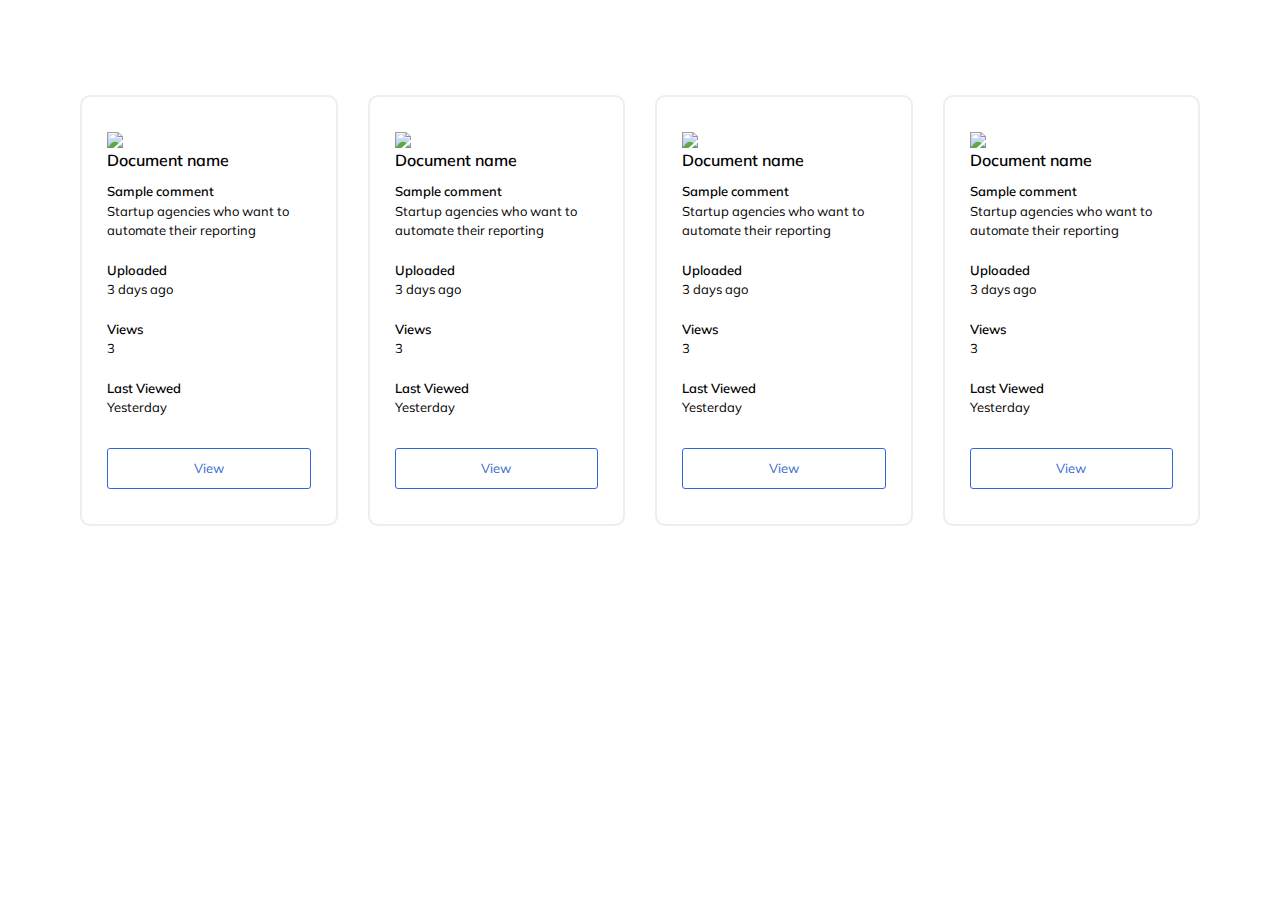
==== files.htm @ e5b412ad "Float fixed" ====
<!DOCTYPE html>
<html>
<head>
		<meta name="viewport" content="width=device-width, initial-scale=1.0">
	<title>Pricing Table</title>
	<link rel="stylesheet" type="text/css" href="PricingStyles.css">
	<link href="https://fonts.googleapis.com/icon?family=Material+Icons" rel="stylesheet">
    <script src="https://ajax.googleapis.com/ajax/libs/jquery/3.3.1/jquery.min.js"></script>
    
<style>

@charset "utf-8";
@import url('https://fonts.googleapis.com/css?family=Muli:400,700');
*{
  margin: 0;
  padding: 0;
  box-sizing: border-box;
}
html {
  height: 100%;
}
body {
  height: 100%;
  font-family: 'Muli', sans-serif;
  color: #000;
  box-sizing: border-box;
  font-size: 13px;
  line-height: 1.5;
}
.wrapper {
    width: 100%;
    height: 100%;
}
.text-bold {
    font-weight: 600;
}
.text-captial {
    text-transform: capitalize;
}
.pricing-content {
    display: flex;
    height: 100%;
    overflow-y: auto;
    overflow-x: hidden;
}

.PageWidth {
    max-width: 1150px;
    width: 100%;
    margin: 30px auto;
}

.pricing-tabs {
    display: flex;
    align-items: center;
    justify-content: center;
    max-width: 380px;
    margin: auto;
    background: #F6F8F9;
    border-radius: 20px;
    overflow: hidden;
}

.pricing-tab-item {
    flex: 1;
    text-align: center;
    padding: 8px 10px;
    cursor: pointer;
    transition: all .3s;
    text-transform: uppercase;
}

.pricing-tab-item:hover, .tab-active {
    background: #326BD6;
    color: #fff;
}

.pricing-content-items {
    display: flex;
    padding: 50px 0px;
}

.pricing-item {
    display: flex;
    flex-direction: column;
    padding: 15px;
    transition: all .3s;
}

.pricing-item-box {
    display: flex;
    flex-direction: column;
    flex: 1;
    padding: 35px 25px;
    transition: all .6s;
    border: 2px solid #eee;
    border-radius: 10px;
    cursor: pointer;
    position: relative;
}

.plan-name {
    font-size: 16px;
    font-weight: 600;
}

.plan-text {
    margin: 10px 0px;
}

.plan-price-content {
    margin: 10px 0px;
    color: #316bd6;
}

.plan-price {
    font-size: 26px;
    font-weight: 600;
    /* color: #316bd6; */
}

.plan-price-text {
    color: #707070;
    margin-top: 2px;
}

.month-text {
    font-size: 13px;
    font-weight: 500;
    opacity: .6;
}

.plan-features {
    flex: 1;
}

.plan-feature-item {
    color: #707070;
    margin: 10px 0;
    /* font-size: 12px; */
    display: flex;
    align-items: center;
}

.pricing-title {
    background: #22B122;
    text-align: center;
    color: #fff;
    padding: 6px;
    font-size: 14px;
    margin-top: -31px;
}

.plan-button a {
    flex: 1;
    display: flex;
    justify-content: center;
    border: 1px solid #3069d4;
    padding: 10px;
    border-radius: 3px;
    text-decoration: none;
    color: #3069d4;
    transition: all .3s;

}

.plan-button {
    display: flex;
    margin-top: 20px;
}

.pricing-item:hover {
    /* transform: scale(1.01); */
}

 .plan-button-blue {
    background: #3069d4;
    color: #fff !important;
}
.plan-button a:hover {
    background: #3069d4;
    color: #fff;
}

.pricing-item:hover .pricing-item-box {
    box-shadow: 0px 10px 30px rgba(0, 0, 0, 0.1);
    border-color: transparent;
    transform: translateY(-10px);
}

.compare-button {
    text-align: center;
}

.compare-button a {padding: 10px 20px;border: 1px solid #707070;color: #707070;text-transform: uppercase;text-decoration: none;border-radius: 3px;transition: all .3s;}

.compare-button a:hover {
    background: #2e6ad4;
    color: #fff;
    border-color: #2e6ad4;
}

.plan-feature-item:before {content: "";width: 14px;height: 14px;/* border: 1px solid #a9a9a9; */background: #eee;margin-right: 7px;/* border-radius: 50px; */margin-bottom: 2px;}
.ribbon:before, .ribbon:after {
    content: "";
    display: block;
    position: absolute;
    height: 0px;
    bottom: -8px;
    border: 13px solid #22B122;
}
.ribbon {
    position: absolute;
    right: 36px;
    top: 17px;
}
 .ribbon:before {
    border-bottom-color: transparent;
    bottom: -26px;
}

.full-plan-content {
    margin: 80px 0px 30px;
}

.full-plan-title {
    text-align: center;
    font-size: 26px;
    margin-bottom: 30px;
}

.fill-plan-table table {
    width: 100%;
    border-spacing: 0px;
}

.table-plan-bg {
    background: #f6f8f9;
    box-shadow: 0 2px 4px 0 rgba(155,155,155,.4);
}

.fill-plan-table table tr th {
    padding: 15px 20px;
    font-size: 15px;
    width: 20%;
}

.fill-plan-table table tr th:nth-child(1), .fill-plan-table table tr td:nth-child(1) {
    text-align: left;
    width: 20%;
    border-left: 0;
}

.fill-plan-table table tr td {
    padding: 15px 20px;
    text-align: center;
    border-left: 1px solid #e4e4e4;
    border-bottom: 1px solid #e4e4e4;
}

.tick-blue {
    color: #316bd6;
}


/*===========================================
Pricing Working Styles
============================================*/

.pricing-working-content {
    background: #F6F8F9;
    width: 100%;
    height: 100%;
    overflow-y: auto;
        padding: 50px 0px;
}

.plan-cards {
    display: flex;
    flex-direction: row;
    align-items: stretch;
    box-sizing: border-box;
}

.plan-card-item {
    flex: 1;
    background: #fff;
    box-shadow: 0px 0px 10px rgba(0, 0, 0, 0.09);
}

.plan-card-status {
    flex: 1;
    background: #787d96;
    box-shadow: 0px 0px 10px rgba(0, 0, 0, 0.09);
    padding: 25px;
    margin-left: 25px;
}

.PageWidth-800 {
    max-width: 800px;
    margin: auto;
    width: 100%;
}

.p-card-hd {
    padding: 25px;
    display: flex;
    align-items: center;
}

.p-card-title {
    flex: 1;
}

.p-text {
    font-size: 22px;
}

.p-sub-text {
    color: #707070;
}

.p-card-btn a {
    display: flex;
    border: 1px solid #3069d4;
    padding: 10px 20px;
    border-radius: 3px;
    text-decoration: none;
    color: #3069d4;
    transition: all .3s;
}

.p-card-btn a:hover {
    background: #3069d4;
    color: #fff;
}

.p-clients {
    background: #f2f4f8;
    padding: 28px 25px;
}

.p-clients-hd {
    display: flex;
    align-items: flex-start;
}

.p-clt-rgt {
    flex: 1;
    font-size: 15px;
}

.p-clt-lft {
    display: flex;
    align-items: center;
}

.p-clt-img {
    width: 25px;
    height: 25px;
    border-radius: 50%;
    overflow: hidden;
    background: #eee;
    margin-left: -8px;
}

.p-clt-img div {
    width: 100%;
    height: 100%;
}

.p-clt-text {
    line-height: 25px;
    text-align: center;
    color:#fff;
    font-size: 10px;
}

.p-clt-img:nth-child(1) .p-clt-text {
    background: #a17ce4;
}
.p-clt-img:nth-child(2) .p-clt-text {
    background: #48d4b6;
}
.p-clt-img:nth-child(3) .p-clt-text {
    background: #0ec9ec;
}
.p-clt-img:nth-child(4) .p-clt-text {
    background: #6e8ff5;
}
.p-clt-img:nth-child(5) .p-clt-text {
    background: #747c94;
}

.p-clt-bar {
    width: 100%;
    height: 5px;
    background: #d0d1d4;
    margin-top: 10px;
}

.p-bar-blue {
    background: #3069d4;
    height: 100%;
    width: 5%;
}
.nocard-text {
    font-size: 16px;
    margin-bottom: 50px;
}

.Update-btn a {
    background: #f2f4f8;
    text-decoration: none;
    color: #000;
    padding: 8px  15px;
    font-size: 16px;
    border-radius: 3px;
    transition: all .3s;
}

.Update-btn a:hover {
    color: #fff;
    background: #3069d4;
}


.plan-card-support {
    box-shadow: 0px 0px 10px rgba(0, 0, 0, 0.09);
    background: #fff;
    margin: 20px 0px;
    padding: 25px;
    display: flex;
    align-items: center;
}

.call-icon {
    width: 25px;
    height: 25px;
    background: #778196;
    color: #fff;
    text-align: center;
    line-height: 25px;
    font-size: 15px;
    border-radius: 50%;
    margin-right: 10px;
}

.call-icon i {
    font-size: 15px;
    line-height: 25px;
}

.sp-text {
    font-size: 15px;
}

.sp-text a {
    color: #2580eb;
    text-decoration: none;
}

.invoices-content {
    box-shadow: 0px 0px 10px rgba(0, 0, 0, 0.09);
    background: #fff;
    padding: 25px;
}

.invoice-title {
    text-transform: uppercase;
    border-bottom: 1px solid #ddd;
    font-size: 15px;
    color: #707070;
    padding-bottom: 5px;
}

.invoice-item {
    display: flex;
    align-items: center;
    padding: 8px 20px;
    border-bottom: 1px solid #ddd;
    font-size: 15px;
    color: #707070;
}

.invoice-no {
    flex: 1;
}

.invoice-date {
    flex: 1;
}

.invoice-download {
    display: flex;
    background: #f2f4f8;
    padding: 5px;
    border-radius: 3px;
    transition: all .3s;
    cursor: pointer;
}
.invoice-download:hover {
    background: #2e6ad4;
    color: #fff;
}



.card-update {
    background: #787d96;
}

.card-update-type {
    display: flex;
    align-items: center;
}

.card-type {
    flex: 1;
    font-weight: 600;
    font-size: 15px;
    text-transform: uppercase;
}

.card-update-btn a {
    display: flex;
    text-transform: uppercase;
    text-decoration: none;
    color: #2e6ad4;
    font-weight: 600;
    font-size: 15px;
    transition: all .3s;
}

.card-update-btn a:hover {
    color: #2f69d4;
}

.card-number {
    margin: 20px 0px;
}

.card-deatils {
    display: flex;
    align-items: center;
}


.card-holder-name label {
    text-transform: uppercase;
    font-weight: 600;
    color: rgba(255, 255, 255, 0.42);
}

.card-holder-name {
    flex: 1;
}

.card-valid label {
    text-transform: uppercase;
    font-weight: 600;
    color: rgba(255, 255, 255, 0.42);
}

.card-no-text {
    font-weight: 600;
    text-transform: uppercase;
    color: rgba(255, 255, 255, 0.42);
}

.card-text {
    color: #fff;
    font-size: 15px;
}

.invoice-date.inv-mar-10 {
    margin-left: 0px;
}

.invoice-all-download a {
    display: flex;
    background: #f2f4f8;
    padding: 5px 10px;
    border-radius: 3px;
    transition: all .3s;
    color: #333;
    text-decoration: none;
}

.invoice-all-download a:hover {
    background: #2f69d4;
    color: #fff;
}

table.invoices-table {
    width: 100%;
    font-size: 15px;
    color: #707070;
    border-spacing: 0;
}

table.invoices-table tr th {
    text-align: left;
    padding: 8px 10px;
    border-bottom: 1px solid #ddd;
}

table.invoices-table tr td {
    padding: 8px 10px;
    border-bottom: 1px solid #ddd;
}

table.invoices-table tr td:nth-child(5), table.invoices-table tr th:nth-child(5) {justify-content: flex-end;display: flex;}

table.invoices-table tr td:nth-child(1), table.invoices-table tr th:nth-child(1) {
    width: 30%;
}
.pricing-content-items-tabs{
    display: flex;
    flex-direction: column;
        padding: 50px 0px;
}
.pricing-yearly {
    display: flex;
    margin-bottom: 50px;
}
.pricing-monthly{
    display: none;
    margin-bottom: 50px;
}

.pricing-monthly.active-tab-content{
    display: flex;
}


</style>

</head>
<body>
	<div class="wrapper">
		<div class="pricing-content">
			<div class="PageWidth">
				<div class="pricing-detail-content">
			
				<div class="pricing-content-items-tabs">
					<div class="pricing-yearly">
					<div class="pricing-item">
						<div class="pricing-item-box">
                        <img src="img/icon_pdf.png" width=30>
						<div class="plan-name">Document name</div>
						<div class="plan-text"><span class="text-bold">Sample comment</span><br> Startup agencies who want to automate their reporting</div>
						<div class="plan-text"><span class="text-bold">Uploaded</span><br>3 days ago</div>
						<div class="plan-text"><span class="text-bold">Views</span><br>3</div>
						<div class="plan-text"><span class="text-bold">Last Viewed</span><br>Yesterday</div>

						<div class="plan-button"><a href="">View</a></div>
						</div>
					</div>
					<div class="pricing-item">
						<div class="pricing-item-box">
                                <img src="img/icon_word.png" width=30>
                                <div class="plan-name">Document name</div>
                                <div class="plan-text"><span class="text-bold">Sample comment</span><br> Startup agencies who want to automate their reporting</div>
                                <div class="plan-text"><span class="text-bold">Uploaded</span><br>3 days ago</div>
                                <div class="plan-text"><span class="text-bold">Views</span><br>3</div>
                                <div class="plan-text"><span class="text-bold">Last Viewed</span><br>Yesterday</div>
        
                                <div class="plan-button"><a href="">View</a></div>
                                </div>
					</div>
					<div class="pricing-item">
						
						<div class="pricing-item-box">
                                <img src="img/icon_pdf.png" width=30>
                                <div class="plan-name">Document name</div>
                                <div class="plan-text"><span class="text-bold">Sample comment</span><br> Startup agencies who want to automate their reporting</div>
                                <div class="plan-text"><span class="text-bold">Uploaded</span><br>3 days ago</div>
                                <div class="plan-text"><span class="text-bold">Views</span><br>3</div>
                                <div class="plan-text"><span class="text-bold">Last Viewed</span><br>Yesterday</div>
        
                                <div class="plan-button"><a href="">View</a></div>
        
						</div>
					</div>
					<div class="pricing-item">
						<div class="pricing-item-box">
                                <img src="img/icon_word.png" width=30>
                                <div class="plan-name">Document name</div>
                                <div class="plan-text"><span class="text-bold">Sample comment</span><br> Startup agencies who want to automate their reporting</div>
                                <div class="plan-text"><span class="text-bold">Uploaded</span><br>3 days ago</div>
                                <div class="plan-text"><span class="text-bold">Views</span><br>3</div>
                                <div class="plan-text"><span class="text-bold">Last Viewed</span><br>Yesterday</div>
        
                                <div class="plan-button"><a href="">View</a></div>
        
						</div>
					</div>
				</div>

					<div class="pricing-monthly">
					<div class="pricing-item">
						<div class="pricing-item-box">
						<div class="plan-name">Free</div>
						<div class="plan-text"><span class="text-bold">Best for</span> Startup agencies who want to automate their reporting</div>

						<div class="plan-price-content">
							<div class="plan-price">$0<span class="month-text">/month</span></div>
							
						</div>

						<div class="plan-features">
							<div class="plan-feature-item">5 Clients</div>
							
						</div>

						<div class="plan-button"><a href="">Buy Now</a></div>
						</div>
					</div>
					<div class="pricing-item">
						<div class="pricing-item-box">
						<div class="plan-name">Starter</div>
						<div class="plan-text"><span class="text-bold">Best for</span> Startup agencies who want to automate their reporting</div>

						<div class="plan-price-content">
							<div class="plan-price">$300<span class="month-text">/month</span></div>
						
						</div>

						<div class="plan-features">
							<div class="plan-feature-item">15 Clients</div>
							<div class="plan-feature-item">Unlimited Reports</div>
							<div class="plan-feature-item">Unlimited Live Dashboards</div>
						</div>

						<div class="plan-button"><a href="">Buy Starter</a></div>
						</div>
					</div>
					<div class="pricing-item">
						
						<div class="pricing-item-box">
							<span class="ribbon"></span>
						<div class="plan-name">Professional</div>
						<div class="plan-text"><span class="text-bold">Best for</span> Agencies who want a brandable marketing platform</div>

						<div class="plan-price-content">
							<div class="plan-price">$625<span class="month-text">/month</span></div>
						
						</div>

						<div class="plan-features">
							<div class="plan-feature-item">30 Clients</div>
							<div class="plan-feature-item">Unlimited Reports</div>
							<div class="plan-feature-item">Unlimited Live Dashboards</div>
						</div>
						<div class="plan-button"><a href="" class="plan-button-blue ">Buy Professional</a></div>
						</div>
					</div>
					<div class="pricing-item">
						<div class="pricing-item-box">
						<div class="plan-name">Enterprise</div>
						<div class="plan-text"><span class="text-bold">Best for</span> Large agencies who want to scale their processes</div>

						<div class="plan-price-content">
							<div class="plan-price">Contact us</div>
					
						</div>

						<div class="plan-button"><a href="">Contact Us</a></div>
						</div>
					</div>
				</div>
			
			</div>
			</div>
	

	
		</div>
		</div>
		
	</div>
<script type="text/javascript">
	$(document).ready(function(){
  $("#tab1").click(function(){
  
   $('.pricing-monthly').addClass('active-tab-content');
   $('.pricing-yearly').hide();
   $(this).addClass('tab-active');
     $('#tab2').removeClass('tab-active');
 
  });
 $("#tab2").click(function(){
  
   $('.pricing-monthly').removeClass('active-tab-content');
   $('.pricing-yearly').show();
  $(this).addClass('tab-active');
     $('#tab1').removeClass('tab-active');
  });


  });


</script>

</body>
</html>
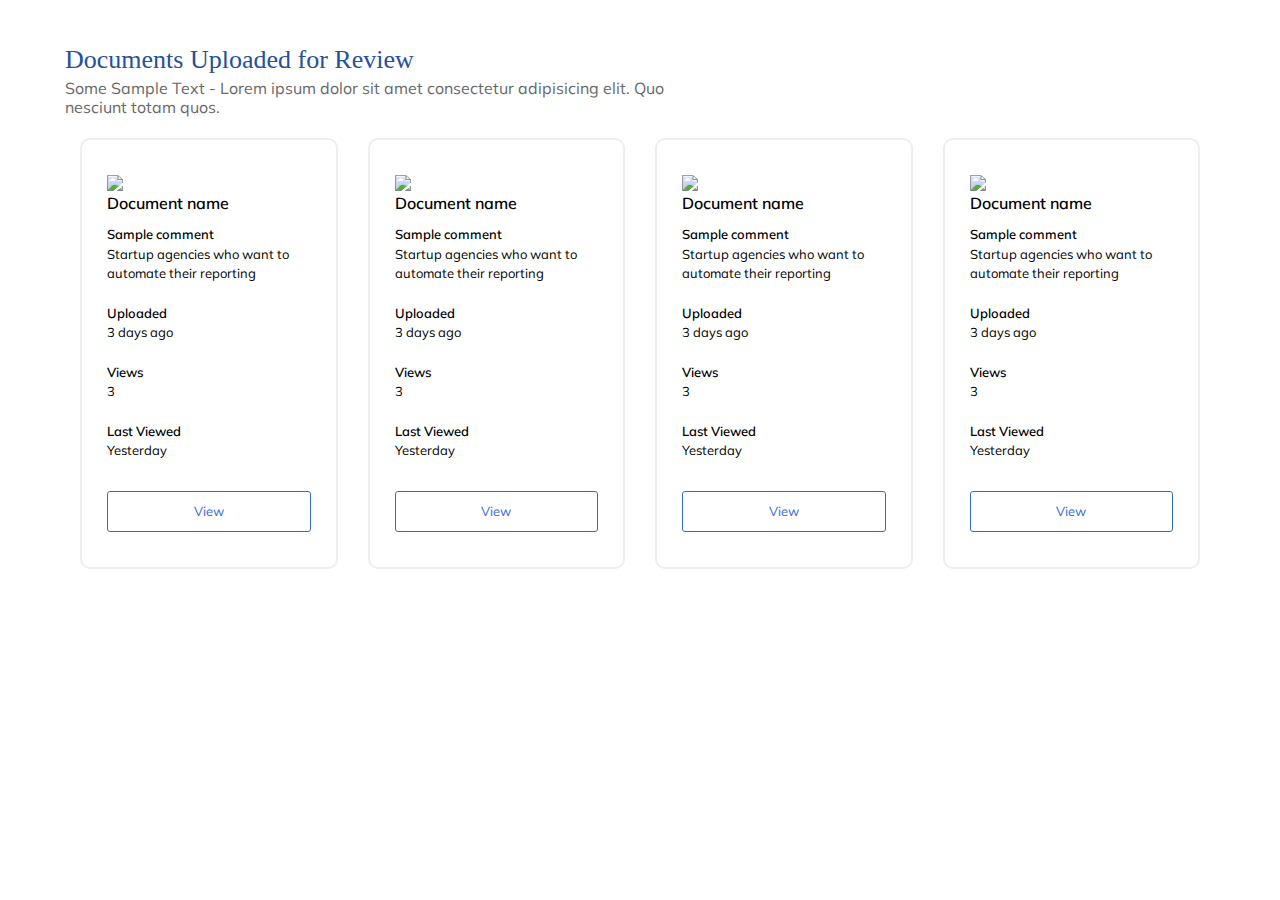
==== commit c3b36b61: "Test1" ====
--- a/files.htm
+++ b/files.htm
@@ -31,6 +31,27 @@
     width: 100%;
     height: 100%;
 }
+
+.head1 {
+  font-size: 2em;
+  /* margin: 0.67em 0; */
+  font-family: 'Open Sans';
+  color:#245199;
+  font-weight: 400;
+  width:600px;
+  margin:10px 0 0 0;
+  display:inline-block;
+}
+
+.subHead {
+    width:600px;
+    color:rgb(104, 104, 104);
+    font-size: 16px;
+    line-height: 1.2;
+}
+
+
+
 .text-bold {
     font-weight: 600;
 }
@@ -618,7 +639,7 @@
 .pricing-content-items-tabs{
     display: flex;
     flex-direction: column;
-        padding: 50px 0px;
+        padding: 6px 0px 0 0 ;
 }
 .pricing-yearly {
     display: flex;
@@ -642,7 +663,8 @@
 		<div class="pricing-content">
 			<div class="PageWidth">
 				<div class="pricing-detail-content">
-			
+            <div class="head1">Documents Uploaded for Review</div>
+            <div class="subHead">Some Sample Text - Lorem ipsum dolor sit amet consectetur adipisicing elit. Quo nesciunt totam quos.</div>
 				<div class="pricing-content-items-tabs">
 					<div class="pricing-yearly">
 					<div class="pricing-item">
@@ -654,7 +676,7 @@
 						<div class="plan-text"><span class="text-bold">Views</span><br>3</div>
 						<div class="plan-text"><span class="text-bold">Last Viewed</span><br>Yesterday</div>
 
-						<div class="plan-button"><a href="">View</a></div>
+						<div class="plan-button"><a href="img/sample.pdf">View</a></div>
 						</div>
 					</div>
 					<div class="pricing-item">
@@ -666,7 +688,7 @@
                                 <div class="plan-text"><span class="text-bold">Views</span><br>3</div>
                                 <div class="plan-text"><span class="text-bold">Last Viewed</span><br>Yesterday</div>
         
-                                <div class="plan-button"><a href="">View</a></div>
+                                <div class="plan-button"><a href="img/sample.pdf">View</a></div>
                                 </div>
 					</div>
 					<div class="pricing-item">
@@ -679,7 +701,7 @@
                                 <div class="plan-text"><span class="text-bold">Views</span><br>3</div>
                                 <div class="plan-text"><span class="text-bold">Last Viewed</span><br>Yesterday</div>
         
-                                <div class="plan-button"><a href="">View</a></div>
+                                <div class="plan-button"><a href="img/sample.pdf">View</a></div>
         
 						</div>
 					</div>
@@ -692,7 +714,7 @@
                                 <div class="plan-text"><span class="text-bold">Views</span><br>3</div>
                                 <div class="plan-text"><span class="text-bold">Last Viewed</span><br>Yesterday</div>
         
-                                <div class="plan-button"><a href="">View</a></div>
+                                <div class="plan-button"><a href="img/sample.pdf">View</a></div>
         
 						</div>
 					</div>
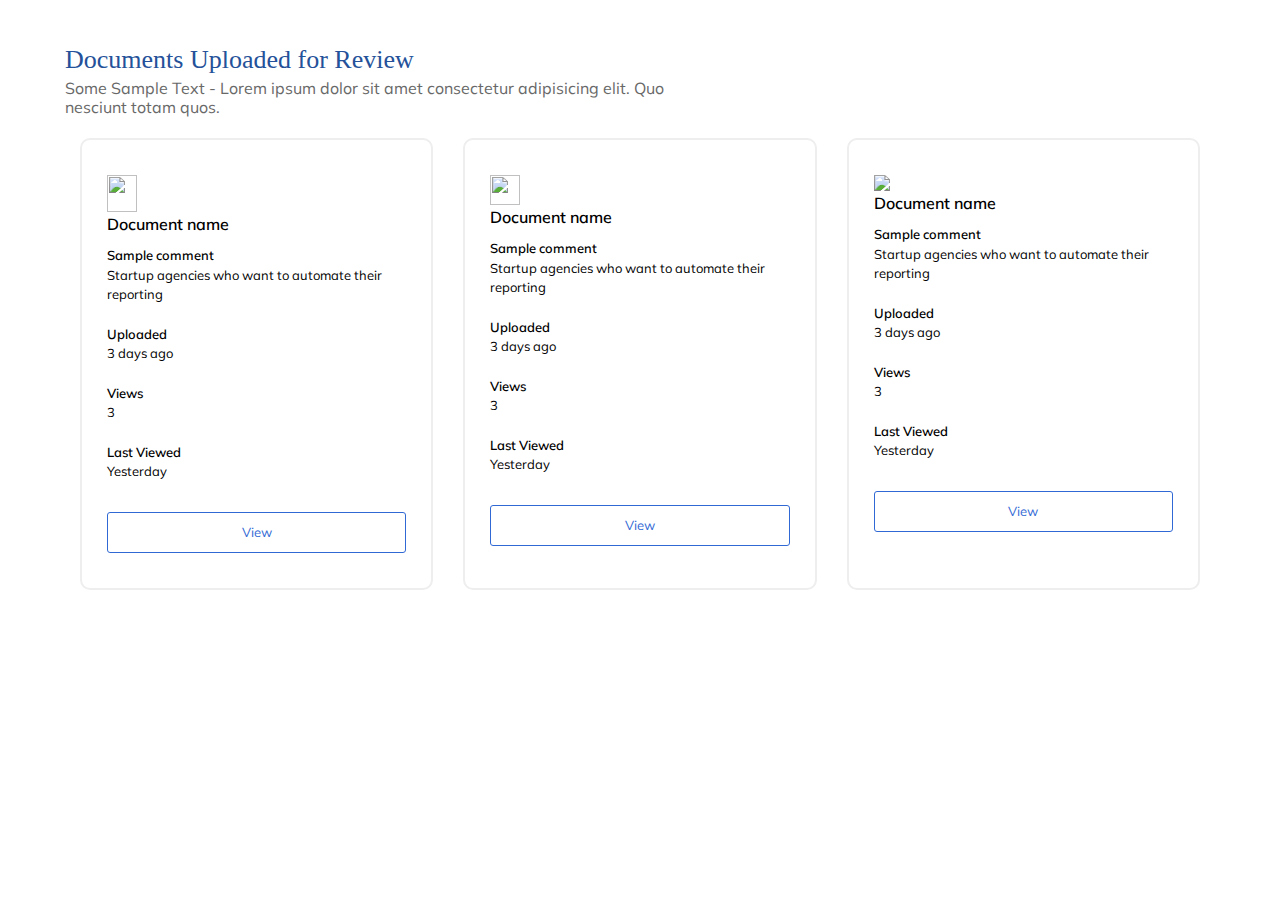
==== commit b0227432: "Updated image" ====
--- a/files.htm
+++ b/files.htm
@@ -669,7 +669,7 @@
 					<div class="pricing-yearly">
 					<div class="pricing-item">
 						<div class="pricing-item-box">
-                        <img src="img/icon_pdf.png" width=30>
+                        <img src="img/icon_pdf.png" width="30" height="37">
 						<div class="plan-name">Document name</div>
 						<div class="plan-text"><span class="text-bold">Sample comment</span><br> Startup agencies who want to automate their reporting</div>
 						<div class="plan-text"><span class="text-bold">Uploaded</span><br>3 days ago</div>
@@ -681,7 +681,7 @@
 					</div>
 					<div class="pricing-item">
 						<div class="pricing-item-box">
-                                <img src="img/icon_word.png" width=30>
+                                <img src="img/icon_word.png" width="30" height="30">
                                 <div class="plan-name">Document name</div>
                                 <div class="plan-text"><span class="text-bold">Sample comment</span><br> Startup agencies who want to automate their reporting</div>
                                 <div class="plan-text"><span class="text-bold">Uploaded</span><br>3 days ago</div>
@@ -705,19 +705,7 @@
         
 						</div>
 					</div>
-					<div class="pricing-item">
-						<div class="pricing-item-box">
-                                <img src="img/icon_word.png" width=30>
-                                <div class="plan-name">Document name</div>
-                                <div class="plan-text"><span class="text-bold">Sample comment</span><br> Startup agencies who want to automate their reporting</div>
-                                <div class="plan-text"><span class="text-bold">Uploaded</span><br>3 days ago</div>
-                                <div class="plan-text"><span class="text-bold">Views</span><br>3</div>
-                                <div class="plan-text"><span class="text-bold">Last Viewed</span><br>Yesterday</div>
-        
-                                <div class="plan-button"><a href="img/sample.pdf">View</a></div>
-        
-						</div>
-					</div>
+
 				</div>
 
 					<div class="pricing-monthly">
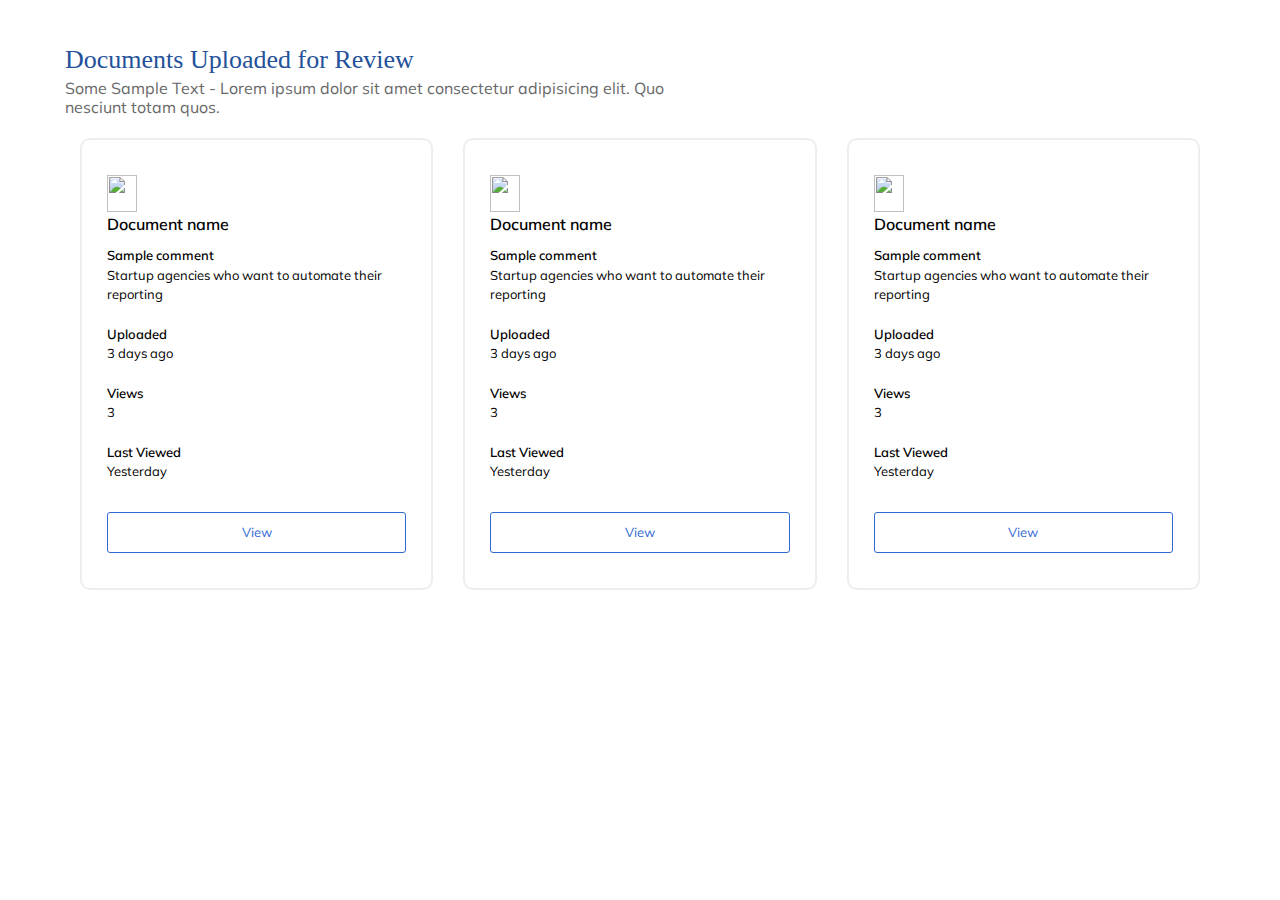
==== commit ab9fa600: "d" ====
--- a/files.htm
+++ b/files.htm
@@ -681,7 +681,7 @@
 					</div>
 					<div class="pricing-item">
 						<div class="pricing-item-box">
-                                <img src="img/icon_word.png" width="30" height="30">
+                                <img src="img/icon_word.png" width="30" height="37">
                                 <div class="plan-name">Document name</div>
                                 <div class="plan-text"><span class="text-bold">Sample comment</span><br> Startup agencies who want to automate their reporting</div>
                                 <div class="plan-text"><span class="text-bold">Uploaded</span><br>3 days ago</div>
@@ -694,7 +694,7 @@
 					<div class="pricing-item">
 						
 						<div class="pricing-item-box">
-                                <img src="img/icon_pdf.png" width=30>
+                                <img src="img/icon_pdf.png" width="30" height="37">
                                 <div class="plan-name">Document name</div>
                                 <div class="plan-text"><span class="text-bold">Sample comment</span><br> Startup agencies who want to automate their reporting</div>
                                 <div class="plan-text"><span class="text-bold">Uploaded</span><br>3 days ago</div>
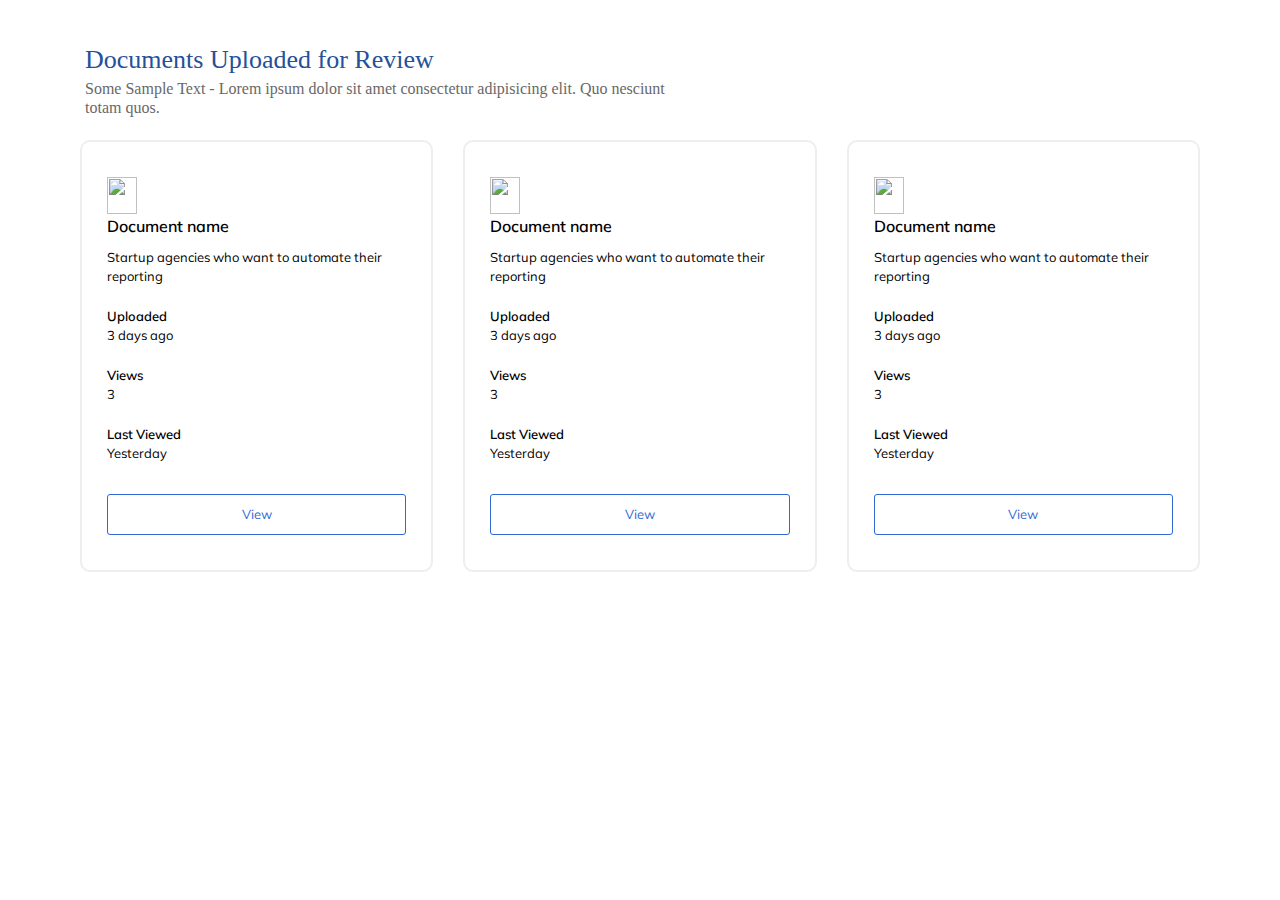
==== commit fb657ac1: "Code clean 1" ====
--- a/files.htm
+++ b/files.htm
@@ -5,654 +5,11 @@
 	<title>Pricing Table</title>
 	<link rel="stylesheet" type="text/css" href="PricingStyles.css">
 	<link href="https://fonts.googleapis.com/icon?family=Material+Icons" rel="stylesheet">
+	<link href="css/files.css" rel="stylesheet">
     <script src="https://ajax.googleapis.com/ajax/libs/jquery/3.3.1/jquery.min.js"></script>
     
 <style>
 
-@charset "utf-8";
-@import url('https://fonts.googleapis.com/css?family=Muli:400,700');
-*{
-  margin: 0;
-  padding: 0;
-  box-sizing: border-box;
-}
-html {
-  height: 100%;
-}
-body {
-  height: 100%;
-  font-family: 'Muli', sans-serif;
-  color: #000;
-  box-sizing: border-box;
-  font-size: 13px;
-  line-height: 1.5;
-}
-.wrapper {
-    width: 100%;
-    height: 100%;
-}
-
-.head1 {
-  font-size: 2em;
-  /* margin: 0.67em 0; */
-  font-family: 'Open Sans';
-  color:#245199;
-  font-weight: 400;
-  width:600px;
-  margin:10px 0 0 0;
-  display:inline-block;
-}
-
-.subHead {
-    width:600px;
-    color:rgb(104, 104, 104);
-    font-size: 16px;
-    line-height: 1.2;
-}
-
-
-
-.text-bold {
-    font-weight: 600;
-}
-.text-captial {
-    text-transform: capitalize;
-}
-.pricing-content {
-    display: flex;
-    height: 100%;
-    overflow-y: auto;
-    overflow-x: hidden;
-}
-
-.PageWidth {
-    max-width: 1150px;
-    width: 100%;
-    margin: 30px auto;
-}
-
-.pricing-tabs {
-    display: flex;
-    align-items: center;
-    justify-content: center;
-    max-width: 380px;
-    margin: auto;
-    background: #F6F8F9;
-    border-radius: 20px;
-    overflow: hidden;
-}
-
-.pricing-tab-item {
-    flex: 1;
-    text-align: center;
-    padding: 8px 10px;
-    cursor: pointer;
-    transition: all .3s;
-    text-transform: uppercase;
-}
-
-.pricing-tab-item:hover, .tab-active {
-    background: #326BD6;
-    color: #fff;
-}
-
-.pricing-content-items {
-    display: flex;
-    padding: 50px 0px;
-}
-
-.pricing-item {
-    display: flex;
-    flex-direction: column;
-    padding: 15px;
-    transition: all .3s;
-}
-
-.pricing-item-box {
-    display: flex;
-    flex-direction: column;
-    flex: 1;
-    padding: 35px 25px;
-    transition: all .6s;
-    border: 2px solid #eee;
-    border-radius: 10px;
-    cursor: pointer;
-    position: relative;
-}
-
-.plan-name {
-    font-size: 16px;
-    font-weight: 600;
-}
-
-.plan-text {
-    margin: 10px 0px;
-}
-
-.plan-price-content {
-    margin: 10px 0px;
-    color: #316bd6;
-}
-
-.plan-price {
-    font-size: 26px;
-    font-weight: 600;
-    /* color: #316bd6; */
-}
-
-.plan-price-text {
-    color: #707070;
-    margin-top: 2px;
-}
-
-.month-text {
-    font-size: 13px;
-    font-weight: 500;
-    opacity: .6;
-}
-
-.plan-features {
-    flex: 1;
-}
-
-.plan-feature-item {
-    color: #707070;
-    margin: 10px 0;
-    /* font-size: 12px; */
-    display: flex;
-    align-items: center;
-}
-
-.pricing-title {
-    background: #22B122;
-    text-align: center;
-    color: #fff;
-    padding: 6px;
-    font-size: 14px;
-    margin-top: -31px;
-}
-
-.plan-button a {
-    flex: 1;
-    display: flex;
-    justify-content: center;
-    border: 1px solid #3069d4;
-    padding: 10px;
-    border-radius: 3px;
-    text-decoration: none;
-    color: #3069d4;
-    transition: all .3s;
-
-}
-
-.plan-button {
-    display: flex;
-    margin-top: 20px;
-}
-
-.pricing-item:hover {
-    /* transform: scale(1.01); */
-}
-
- .plan-button-blue {
-    background: #3069d4;
-    color: #fff !important;
-}
-.plan-button a:hover {
-    background: #3069d4;
-    color: #fff;
-}
-
-.pricing-item:hover .pricing-item-box {
-    box-shadow: 0px 10px 30px rgba(0, 0, 0, 0.1);
-    border-color: transparent;
-    transform: translateY(-10px);
-}
-
-.compare-button {
-    text-align: center;
-}
-
-.compare-button a {padding: 10px 20px;border: 1px solid #707070;color: #707070;text-transform: uppercase;text-decoration: none;border-radius: 3px;transition: all .3s;}
-
-.compare-button a:hover {
-    background: #2e6ad4;
-    color: #fff;
-    border-color: #2e6ad4;
-}
-
-.plan-feature-item:before {content: "";width: 14px;height: 14px;/* border: 1px solid #a9a9a9; */background: #eee;margin-right: 7px;/* border-radius: 50px; */margin-bottom: 2px;}
-.ribbon:before, .ribbon:after {
-    content: "";
-    display: block;
-    position: absolute;
-    height: 0px;
-    bottom: -8px;
-    border: 13px solid #22B122;
-}
-.ribbon {
-    position: absolute;
-    right: 36px;
-    top: 17px;
-}
- .ribbon:before {
-    border-bottom-color: transparent;
-    bottom: -26px;
-}
-
-.full-plan-content {
-    margin: 80px 0px 30px;
-}
-
-.full-plan-title {
-    text-align: center;
-    font-size: 26px;
-    margin-bottom: 30px;
-}
-
-.fill-plan-table table {
-    width: 100%;
-    border-spacing: 0px;
-}
-
-.table-plan-bg {
-    background: #f6f8f9;
-    box-shadow: 0 2px 4px 0 rgba(155,155,155,.4);
-}
-
-.fill-plan-table table tr th {
-    padding: 15px 20px;
-    font-size: 15px;
-    width: 20%;
-}
-
-.fill-plan-table table tr th:nth-child(1), .fill-plan-table table tr td:nth-child(1) {
-    text-align: left;
-    width: 20%;
-    border-left: 0;
-}
-
-.fill-plan-table table tr td {
-    padding: 15px 20px;
-    text-align: center;
-    border-left: 1px solid #e4e4e4;
-    border-bottom: 1px solid #e4e4e4;
-}
-
-.tick-blue {
-    color: #316bd6;
-}
-
-
-/*===========================================
-Pricing Working Styles
-============================================*/
-
-.pricing-working-content {
-    background: #F6F8F9;
-    width: 100%;
-    height: 100%;
-    overflow-y: auto;
-        padding: 50px 0px;
-}
-
-.plan-cards {
-    display: flex;
-    flex-direction: row;
-    align-items: stretch;
-    box-sizing: border-box;
-}
-
-.plan-card-item {
-    flex: 1;
-    background: #fff;
-    box-shadow: 0px 0px 10px rgba(0, 0, 0, 0.09);
-}
-
-.plan-card-status {
-    flex: 1;
-    background: #787d96;
-    box-shadow: 0px 0px 10px rgba(0, 0, 0, 0.09);
-    padding: 25px;
-    margin-left: 25px;
-}
-
-.PageWidth-800 {
-    max-width: 800px;
-    margin: auto;
-    width: 100%;
-}
-
-.p-card-hd {
-    padding: 25px;
-    display: flex;
-    align-items: center;
-}
-
-.p-card-title {
-    flex: 1;
-}
-
-.p-text {
-    font-size: 22px;
-}
-
-.p-sub-text {
-    color: #707070;
-}
-
-.p-card-btn a {
-    display: flex;
-    border: 1px solid #3069d4;
-    padding: 10px 20px;
-    border-radius: 3px;
-    text-decoration: none;
-    color: #3069d4;
-    transition: all .3s;
-}
-
-.p-card-btn a:hover {
-    background: #3069d4;
-    color: #fff;
-}
-
-.p-clients {
-    background: #f2f4f8;
-    padding: 28px 25px;
-}
-
-.p-clients-hd {
-    display: flex;
-    align-items: flex-start;
-}
-
-.p-clt-rgt {
-    flex: 1;
-    font-size: 15px;
-}
-
-.p-clt-lft {
-    display: flex;
-    align-items: center;
-}
-
-.p-clt-img {
-    width: 25px;
-    height: 25px;
-    border-radius: 50%;
-    overflow: hidden;
-    background: #eee;
-    margin-left: -8px;
-}
-
-.p-clt-img div {
-    width: 100%;
-    height: 100%;
-}
-
-.p-clt-text {
-    line-height: 25px;
-    text-align: center;
-    color:#fff;
-    font-size: 10px;
-}
-
-.p-clt-img:nth-child(1) .p-clt-text {
-    background: #a17ce4;
-}
-.p-clt-img:nth-child(2) .p-clt-text {
-    background: #48d4b6;
-}
-.p-clt-img:nth-child(3) .p-clt-text {
-    background: #0ec9ec;
-}
-.p-clt-img:nth-child(4) .p-clt-text {
-    background: #6e8ff5;
-}
-.p-clt-img:nth-child(5) .p-clt-text {
-    background: #747c94;
-}
-
-.p-clt-bar {
-    width: 100%;
-    height: 5px;
-    background: #d0d1d4;
-    margin-top: 10px;
-}
-
-.p-bar-blue {
-    background: #3069d4;
-    height: 100%;
-    width: 5%;
-}
-.nocard-text {
-    font-size: 16px;
-    margin-bottom: 50px;
-}
-
-.Update-btn a {
-    background: #f2f4f8;
-    text-decoration: none;
-    color: #000;
-    padding: 8px  15px;
-    font-size: 16px;
-    border-radius: 3px;
-    transition: all .3s;
-}
-
-.Update-btn a:hover {
-    color: #fff;
-    background: #3069d4;
-}
-
-
-.plan-card-support {
-    box-shadow: 0px 0px 10px rgba(0, 0, 0, 0.09);
-    background: #fff;
-    margin: 20px 0px;
-    padding: 25px;
-    display: flex;
-    align-items: center;
-}
-
-.call-icon {
-    width: 25px;
-    height: 25px;
-    background: #778196;
-    color: #fff;
-    text-align: center;
-    line-height: 25px;
-    font-size: 15px;
-    border-radius: 50%;
-    margin-right: 10px;
-}
-
-.call-icon i {
-    font-size: 15px;
-    line-height: 25px;
-}
-
-.sp-text {
-    font-size: 15px;
-}
-
-.sp-text a {
-    color: #2580eb;
-    text-decoration: none;
-}
-
-.invoices-content {
-    box-shadow: 0px 0px 10px rgba(0, 0, 0, 0.09);
-    background: #fff;
-    padding: 25px;
-}
-
-.invoice-title {
-    text-transform: uppercase;
-    border-bottom: 1px solid #ddd;
-    font-size: 15px;
-    color: #707070;
-    padding-bottom: 5px;
-}
-
-.invoice-item {
-    display: flex;
-    align-items: center;
-    padding: 8px 20px;
-    border-bottom: 1px solid #ddd;
-    font-size: 15px;
-    color: #707070;
-}
-
-.invoice-no {
-    flex: 1;
-}
-
-.invoice-date {
-    flex: 1;
-}
-
-.invoice-download {
-    display: flex;
-    background: #f2f4f8;
-    padding: 5px;
-    border-radius: 3px;
-    transition: all .3s;
-    cursor: pointer;
-}
-.invoice-download:hover {
-    background: #2e6ad4;
-    color: #fff;
-}
-
-
-
-.card-update {
-    background: #787d96;
-}
-
-.card-update-type {
-    display: flex;
-    align-items: center;
-}
-
-.card-type {
-    flex: 1;
-    font-weight: 600;
-    font-size: 15px;
-    text-transform: uppercase;
-}
-
-.card-update-btn a {
-    display: flex;
-    text-transform: uppercase;
-    text-decoration: none;
-    color: #2e6ad4;
-    font-weight: 600;
-    font-size: 15px;
-    transition: all .3s;
-}
-
-.card-update-btn a:hover {
-    color: #2f69d4;
-}
-
-.card-number {
-    margin: 20px 0px;
-}
-
-.card-deatils {
-    display: flex;
-    align-items: center;
-}
-
-
-.card-holder-name label {
-    text-transform: uppercase;
-    font-weight: 600;
-    color: rgba(255, 255, 255, 0.42);
-}
-
-.card-holder-name {
-    flex: 1;
-}
-
-.card-valid label {
-    text-transform: uppercase;
-    font-weight: 600;
-    color: rgba(255, 255, 255, 0.42);
-}
-
-.card-no-text {
-    font-weight: 600;
-    text-transform: uppercase;
-    color: rgba(255, 255, 255, 0.42);
-}
-
-.card-text {
-    color: #fff;
-    font-size: 15px;
-}
-
-.invoice-date.inv-mar-10 {
-    margin-left: 0px;
-}
-
-.invoice-all-download a {
-    display: flex;
-    background: #f2f4f8;
-    padding: 5px 10px;
-    border-radius: 3px;
-    transition: all .3s;
-    color: #333;
-    text-decoration: none;
-}
-
-.invoice-all-download a:hover {
-    background: #2f69d4;
-    color: #fff;
-}
-
-table.invoices-table {
-    width: 100%;
-    font-size: 15px;
-    color: #707070;
-    border-spacing: 0;
-}
-
-table.invoices-table tr th {
-    text-align: left;
-    padding: 8px 10px;
-    border-bottom: 1px solid #ddd;
-}
-
-table.invoices-table tr td {
-    padding: 8px 10px;
-    border-bottom: 1px solid #ddd;
-}
-
-table.invoices-table tr td:nth-child(5), table.invoices-table tr th:nth-child(5) {justify-content: flex-end;display: flex;}
-
-table.invoices-table tr td:nth-child(1), table.invoices-table tr th:nth-child(1) {
-    width: 30%;
-}
-.pricing-content-items-tabs{
-    display: flex;
-    flex-direction: column;
-        padding: 6px 0px 0 0 ;
-}
-.pricing-yearly {
-    display: flex;
-    margin-bottom: 50px;
-}
-.pricing-monthly{
-    display: none;
-    margin-bottom: 50px;
-}
-
-.pricing-monthly.active-tab-content{
-    display: flex;
-}
 
 
 </style>
@@ -663,129 +20,53 @@
 		<div class="pricing-content">
 			<div class="PageWidth">
 				<div class="pricing-detail-content">
-            <div class="head1">Documents Uploaded for Review</div>
+            <div class="head1">Documents Uploaded for Review
             <div class="subHead">Some Sample Text - Lorem ipsum dolor sit amet consectetur adipisicing elit. Quo nesciunt totam quos.</div>
-				<div class="pricing-content-items-tabs">
-					<div class="pricing-yearly">
+            </div>
+
+            <div class="pricing-content-items-tabs">
+				<div class="pricing-yearly">
+                    <div class="pricing-item">
+                        <div class="pricing-item-box">
+                            <img src="img/icon_pdf.png" width="30" height="37">
+                            <div class="plan-name">Document name</div>
+                            <div class="plan-text"> Startup agencies who want to automate their reporting</div>
+                            <div class="plan-text"><span class="text-bold">Uploaded</span><br>3 days ago</div>
+                            <div class="plan-text"><span class="text-bold">Views</span><br>3</div>
+                            <div class="plan-text"><span class="text-bold">Last Viewed</span><br>Yesterday</div>
+                            <div class="plan-button"><a href="img/sample.pdf">View</a></div>
+                        </div>
+                    </div>
+    
 					<div class="pricing-item">
 						<div class="pricing-item-box">
-                        <img src="img/icon_pdf.png" width="30" height="37">
-						<div class="plan-name">Document name</div>
-						<div class="plan-text"><span class="text-bold">Sample comment</span><br> Startup agencies who want to automate their reporting</div>
-						<div class="plan-text"><span class="text-bold">Uploaded</span><br>3 days ago</div>
-						<div class="plan-text"><span class="text-bold">Views</span><br>3</div>
-						<div class="plan-text"><span class="text-bold">Last Viewed</span><br>Yesterday</div>
+                            <img src="img/icon_word.png" width="30" height="37">
+                            <div class="plan-name">Document name</div>
+                            <div class="plan-text"> Startup agencies who want to automate their reporting</div>
+                            <div class="plan-text"><span class="text-bold">Uploaded</span><br>3 days ago</div>
+                            <div class="plan-text"><span class="text-bold">Views</span><br>3</div>
+                            <div class="plan-text"><span class="text-bold">Last Viewed</span><br>Yesterday</div>
+                            <div class="plan-button"><a href="img/sample.pdf">View</a></div>
+    					</div>
+					</div>
+                    
 
-						<div class="plan-button"><a href="img/sample.pdf">View</a></div>
-						</div>
-					</div>
 					<div class="pricing-item">
 						<div class="pricing-item-box">
-                                <img src="img/icon_word.png" width="30" height="37">
-                                <div class="plan-name">Document name</div>
-                                <div class="plan-text"><span class="text-bold">Sample comment</span><br> Startup agencies who want to automate their reporting</div>
-                                <div class="plan-text"><span class="text-bold">Uploaded</span><br>3 days ago</div>
-                                <div class="plan-text"><span class="text-bold">Views</span><br>3</div>
-                                <div class="plan-text"><span class="text-bold">Last Viewed</span><br>Yesterday</div>
-        
-                                <div class="plan-button"><a href="img/sample.pdf">View</a></div>
-                                </div>
+                            <img src="img/icon_pdf.png" width="30" height="37">
+                            <div class="plan-name">Document name</div>
+                            <div class="plan-text"> Startup agencies who want to automate their reporting</div>
+                            <div class="plan-text"><span class="text-bold">Uploaded</span><br>3 days ago</div>
+                            <div class="plan-text"><span class="text-bold">Views</span><br>3</div>
+                            <div class="plan-text"><span class="text-bold">Last Viewed</span><br>Yesterday</div>
+                            <div class="plan-button"><a href="img/sample.pdf">View</a></div>
+    					</div>
 					</div>
-					<div class="pricing-item">
-						
-						<div class="pricing-item-box">
-                                <img src="img/icon_pdf.png" width="30" height="37">
-                                <div class="plan-name">Document name</div>
-                                <div class="plan-text"><span class="text-bold">Sample comment</span><br> Startup agencies who want to automate their reporting</div>
-                                <div class="plan-text"><span class="text-bold">Uploaded</span><br>3 days ago</div>
-                                <div class="plan-text"><span class="text-bold">Views</span><br>3</div>
-                                <div class="plan-text"><span class="text-bold">Last Viewed</span><br>Yesterday</div>
-        
-                                <div class="plan-button"><a href="img/sample.pdf">View</a></div>
-        
-						</div>
-					</div>
+                </div>
+  			</div>
 
-				</div>
-
-					<div class="pricing-monthly">
-					<div class="pricing-item">
-						<div class="pricing-item-box">
-						<div class="plan-name">Free</div>
-						<div class="plan-text"><span class="text-bold">Best for</span> Startup agencies who want to automate their reporting</div>
-
-						<div class="plan-price-content">
-							<div class="plan-price">$0<span class="month-text">/month</span></div>
-							
-						</div>
-
-						<div class="plan-features">
-							<div class="plan-feature-item">5 Clients</div>
-							
-						</div>
-
-						<div class="plan-button"><a href="">Buy Now</a></div>
-						</div>
-					</div>
-					<div class="pricing-item">
-						<div class="pricing-item-box">
-						<div class="plan-name">Starter</div>
-						<div class="plan-text"><span class="text-bold">Best for</span> Startup agencies who want to automate their reporting</div>
-
-						<div class="plan-price-content">
-							<div class="plan-price">$300<span class="month-text">/month</span></div>
-						
-						</div>
-
-						<div class="plan-features">
-							<div class="plan-feature-item">15 Clients</div>
-							<div class="plan-feature-item">Unlimited Reports</div>
-							<div class="plan-feature-item">Unlimited Live Dashboards</div>
-						</div>
-
-						<div class="plan-button"><a href="">Buy Starter</a></div>
-						</div>
-					</div>
-					<div class="pricing-item">
-						
-						<div class="pricing-item-box">
-							<span class="ribbon"></span>
-						<div class="plan-name">Professional</div>
-						<div class="plan-text"><span class="text-bold">Best for</span> Agencies who want a brandable marketing platform</div>
-
-						<div class="plan-price-content">
-							<div class="plan-price">$625<span class="month-text">/month</span></div>
-						
-						</div>
-
-						<div class="plan-features">
-							<div class="plan-feature-item">30 Clients</div>
-							<div class="plan-feature-item">Unlimited Reports</div>
-							<div class="plan-feature-item">Unlimited Live Dashboards</div>
-						</div>
-						<div class="plan-button"><a href="" class="plan-button-blue ">Buy Professional</a></div>
-						</div>
-					</div>
-					<div class="pricing-item">
-						<div class="pricing-item-box">
-						<div class="plan-name">Enterprise</div>
-						<div class="plan-text"><span class="text-bold">Best for</span> Large agencies who want to scale their processes</div>
-
-						<div class="plan-price-content">
-							<div class="plan-price">Contact us</div>
-					
-						</div>
-
-						<div class="plan-button"><a href="">Contact Us</a></div>
-						</div>
-					</div>
-				</div>
-			
+        </div>
 			</div>
-			</div>
-	
-
-	
 		</div>
 		</div>
 		
--- a/css/files.css
+++ b/css/files.css
@@ -0,0 +1,645 @@
+
+@charset "utf-8";
+@import url('https://fonts.googleapis.com/css?family=Muli:400,700');
+*{
+  margin: 0;
+  padding: 0;
+  box-sizing: border-box;
+}
+html {
+  /* height: 100%; */
+}
+body {
+  /* height: 100%; */
+  font-family: 'Muli', sans-serif;
+  color: #000;
+  box-sizing: border-box;
+  font-size: 13px;
+  line-height: 1.5;
+}
+.wrapper {
+    width: 100%;
+    /* height: 100%; */
+}
+
+.head1 {
+  font-size: 2em;
+  /* margin: 0.67em 0; */
+  font-family: 'Open Sans';
+  color:#245199;
+  font-weight: 400;
+  width:600px;
+  margin: 10px 0 0 20px;
+  display:inline-block;
+}
+
+.head1 .subHead {
+    width:600px;
+    color:rgb(104, 104, 104);
+    font-size: 16px;
+    line-height: 1.2;
+}
+
+
+
+.text-bold {
+    font-weight: 600;
+}
+.text-captial {
+    text-transform: capitalize;
+}
+.pricing-content {
+    /* display: flex; */
+    /* height: 100%; */
+    overflow-y: auto;
+    overflow-x: hidden;
+}
+
+.PageWidth {
+    max-width: 1150px;
+    width: 100%;
+    margin: 30px auto;
+}
+
+.pricing-tabs {
+    display: flex;
+    align-items: center;
+    justify-content: center;
+    max-width: 380px;
+    margin: auto;
+    background: #F6F8F9;
+    border-radius: 20px;
+    overflow: hidden;
+}
+
+.pricing-tab-item {
+    flex: 1;
+    text-align: center;
+    padding: 8px 10px;
+    cursor: pointer;
+    transition: all .3s;
+    text-transform: uppercase;
+}
+
+.pricing-tab-item:hover, .tab-active {
+    background: #326BD6;
+    color: #fff;
+}
+
+.pricing-content-items {
+    display: flex;
+    padding: 50px 0px;
+}
+
+.pricing-item {
+    display: flex;
+    flex-direction: column;
+    padding: 15px;
+    transition: all .3s;
+}
+
+.pricing-item-box {
+    display: flex;
+    flex-direction: column;
+    flex: 1;
+    padding: 35px 25px;
+    transition: all .6s;
+    border: 2px solid #eee;
+    border-radius: 10px;
+    cursor: pointer;
+    position: relative;
+}
+
+.plan-name {
+    font-size: 16px;
+    font-weight: 600;
+}
+
+.plan-text {
+    margin: 10px 0px;
+}
+
+.plan-price-content {
+    margin: 10px 0px;
+    color: #316bd6;
+}
+
+.plan-price {
+    font-size: 26px;
+    font-weight: 600;
+    /* color: #316bd6; */
+}
+
+.plan-price-text {
+    color: #707070;
+    margin-top: 2px;
+}
+
+.month-text {
+    font-size: 13px;
+    font-weight: 500;
+    opacity: .6;
+}
+
+.plan-features {
+    flex: 1;
+}
+
+.plan-feature-item {
+    color: #707070;
+    margin: 10px 0;
+    /* font-size: 12px; */
+    display: flex;
+    align-items: center;
+}
+
+.pricing-title {
+    background: #22B122;
+    text-align: center;
+    color: #fff;
+    padding: 6px;
+    font-size: 14px;
+    margin-top: -31px;
+}
+
+.plan-button a {
+    flex: 1;
+    display: flex;
+    justify-content: center;
+    border: 1px solid #3069d4;
+    padding: 10px;
+    border-radius: 3px;
+    text-decoration: none;
+    color: #3069d4;
+    transition: all .3s;
+
+}
+
+.plan-button {
+    display: flex;
+    margin-top: 20px;
+}
+
+.pricing-item:hover {
+    /* transform: scale(1.01); */
+}
+
+ .plan-button-blue {
+    background: #3069d4;
+    color: #fff !important;
+}
+.plan-button a:hover {
+    background: #3069d4;
+    color: #fff;
+}
+
+.pricing-item:hover .pricing-item-box {
+    box-shadow: 0px 10px 30px rgba(0, 0, 0, 0.1);
+    border-color: transparent;
+    transform: translateY(-10px);
+}
+
+.compare-button {
+    text-align: center;
+}
+
+.compare-button a {padding: 10px 20px;border: 1px solid #707070;color: #707070;text-transform: uppercase;text-decoration: none;border-radius: 3px;transition: all .3s;}
+
+.compare-button a:hover {
+    background: #2e6ad4;
+    color: #fff;
+    border-color: #2e6ad4;
+}
+
+.plan-feature-item:before {content: "";width: 14px;height: 14px;/* border: 1px solid #a9a9a9; */background: #eee;margin-right: 7px;/* border-radius: 50px; */margin-bottom: 2px;}
+.ribbon:before, .ribbon:after {
+    content: "";
+    display: block;
+    position: absolute;
+    height: 0px;
+    bottom: -8px;
+    border: 13px solid #22B122;
+}
+.ribbon {
+    position: absolute;
+    right: 36px;
+    top: 17px;
+}
+ .ribbon:before {
+    border-bottom-color: transparent;
+    bottom: -26px;
+}
+
+.full-plan-content {
+    margin: 80px 0px 30px;
+}
+
+.full-plan-title {
+    text-align: center;
+    font-size: 26px;
+    margin-bottom: 30px;
+}
+
+.fill-plan-table table {
+    width: 100%;
+    border-spacing: 0px;
+}
+
+.table-plan-bg {
+    background: #f6f8f9;
+    box-shadow: 0 2px 4px 0 rgba(155,155,155,.4);
+}
+
+.fill-plan-table table tr th {
+    padding: 15px 20px;
+    font-size: 15px;
+    width: 20%;
+}
+
+.fill-plan-table table tr th:nth-child(1), .fill-plan-table table tr td:nth-child(1) {
+    text-align: left;
+    width: 20%;
+    border-left: 0;
+}
+
+.fill-plan-table table tr td {
+    padding: 15px 20px;
+    text-align: center;
+    border-left: 1px solid #e4e4e4;
+    border-bottom: 1px solid #e4e4e4;
+}
+
+.tick-blue {
+    color: #316bd6;
+}
+
+
+/*===========================================
+Pricing Working Styles
+============================================*/
+
+.pricing-working-content {
+    background: #F6F8F9;
+    width: 100%;
+    height: 100%;
+    overflow-y: auto;
+        padding: 50px 0px;
+}
+
+.plan-cards {
+    display: flex;
+    flex-direction: row;
+    align-items: stretch;
+    box-sizing: border-box;
+}
+
+.plan-card-item {
+    flex: 1;
+    background: #fff;
+    box-shadow: 0px 0px 10px rgba(0, 0, 0, 0.09);
+}
+
+.plan-card-status {
+    flex: 1;
+    background: #787d96;
+    box-shadow: 0px 0px 10px rgba(0, 0, 0, 0.09);
+    padding: 25px;
+    margin-left: 25px;
+}
+
+.PageWidth-800 {
+    max-width: 800px;
+    margin: auto;
+    width: 100%;
+}
+
+.p-card-hd {
+    padding: 25px;
+    display: flex;
+    align-items: center;
+}
+
+.p-card-title {
+    flex: 1;
+}
+
+.p-text {
+    font-size: 22px;
+}
+
+.p-sub-text {
+    color: #707070;
+}
+
+.p-card-btn a {
+    display: flex;
+    border: 1px solid #3069d4;
+    padding: 10px 20px;
+    border-radius: 3px;
+    text-decoration: none;
+    color: #3069d4;
+    transition: all .3s;
+}
+
+.p-card-btn a:hover {
+    background: #3069d4;
+    color: #fff;
+}
+
+.p-clients {
+    background: #f2f4f8;
+    padding: 28px 25px;
+}
+
+.p-clients-hd {
+    display: flex;
+    align-items: flex-start;
+}
+
+.p-clt-rgt {
+    flex: 1;
+    font-size: 15px;
+}
+
+.p-clt-lft {
+    display: flex;
+    align-items: center;
+}
+
+.p-clt-img {
+    width: 25px;
+    height: 25px;
+    border-radius: 50%;
+    overflow: hidden;
+    background: #eee;
+    margin-left: -8px;
+}
+
+.p-clt-img div {
+    width: 100%;
+    height: 100%;
+}
+
+.p-clt-text {
+    line-height: 25px;
+    text-align: center;
+    color:#fff;
+    font-size: 10px;
+}
+
+.p-clt-img:nth-child(1) .p-clt-text {
+    background: #a17ce4;
+}
+.p-clt-img:nth-child(2) .p-clt-text {
+    background: #48d4b6;
+}
+.p-clt-img:nth-child(3) .p-clt-text {
+    background: #0ec9ec;
+}
+.p-clt-img:nth-child(4) .p-clt-text {
+    background: #6e8ff5;
+}
+.p-clt-img:nth-child(5) .p-clt-text {
+    background: #747c94;
+}
+
+.p-clt-bar {
+    width: 100%;
+    height: 5px;
+    background: #d0d1d4;
+    margin-top: 10px;
+}
+
+.p-bar-blue {
+    background: #3069d4;
+    height: 100%;
+    width: 5%;
+}
+.nocard-text {
+    font-size: 16px;
+    margin-bottom: 50px;
+}
+
+.Update-btn a {
+    background: #f2f4f8;
+    text-decoration: none;
+    color: #000;
+    padding: 8px  15px;
+    font-size: 16px;
+    border-radius: 3px;
+    transition: all .3s;
+}
+
+.Update-btn a:hover {
+    color: #fff;
+    background: #3069d4;
+}
+
+
+.plan-card-support {
+    box-shadow: 0px 0px 10px rgba(0, 0, 0, 0.09);
+    background: #fff;
+    margin: 20px 0px;
+    padding: 25px;
+    display: flex;
+    align-items: center;
+}
+
+.call-icon {
+    width: 25px;
+    height: 25px;
+    background: #778196;
+    color: #fff;
+    text-align: center;
+    line-height: 25px;
+    font-size: 15px;
+    border-radius: 50%;
+    margin-right: 10px;
+}
+
+.call-icon i {
+    font-size: 15px;
+    line-height: 25px;
+}
+
+.sp-text {
+    font-size: 15px;
+}
+
+.sp-text a {
+    color: #2580eb;
+    text-decoration: none;
+}
+
+.invoices-content {
+    box-shadow: 0px 0px 10px rgba(0, 0, 0, 0.09);
+    background: #fff;
+    padding: 25px;
+}
+
+.invoice-title {
+    text-transform: uppercase;
+    border-bottom: 1px solid #ddd;
+    font-size: 15px;
+    color: #707070;
+    padding-bottom: 5px;
+}
+
+.invoice-item {
+    display: flex;
+    align-items: center;
+    padding: 8px 20px;
+    border-bottom: 1px solid #ddd;
+    font-size: 15px;
+    color: #707070;
+}
+
+.invoice-no {
+    flex: 1;
+}
+
+.invoice-date {
+    flex: 1;
+}
+
+.invoice-download {
+    display: flex;
+    background: #f2f4f8;
+    padding: 5px;
+    border-radius: 3px;
+    transition: all .3s;
+    cursor: pointer;
+}
+.invoice-download:hover {
+    background: #2e6ad4;
+    color: #fff;
+}
+
+
+
+.card-update {
+    background: #787d96;
+}
+
+.card-update-type {
+    display: flex;
+    align-items: center;
+}
+
+.card-type {
+    flex: 1;
+    font-weight: 600;
+    font-size: 15px;
+    text-transform: uppercase;
+}
+
+.card-update-btn a {
+    display: flex;
+    text-transform: uppercase;
+    text-decoration: none;
+    color: #2e6ad4;
+    font-weight: 600;
+    font-size: 15px;
+    transition: all .3s;
+}
+
+.card-update-btn a:hover {
+    color: #2f69d4;
+}
+
+.card-number {
+    margin: 20px 0px;
+}
+
+.card-deatils {
+    display: flex;
+    align-items: center;
+}
+
+
+.card-holder-name label {
+    text-transform: uppercase;
+    font-weight: 600;
+    color: rgba(255, 255, 255, 0.42);
+}
+
+.card-holder-name {
+    flex: 1;
+}
+
+.card-valid label {
+    text-transform: uppercase;
+    font-weight: 600;
+    color: rgba(255, 255, 255, 0.42);
+}
+
+.card-no-text {
+    font-weight: 600;
+    text-transform: uppercase;
+    color: rgba(255, 255, 255, 0.42);
+}
+
+.card-text {
+    color: #fff;
+    font-size: 15px;
+}
+
+.invoice-date.inv-mar-10 {
+    margin-left: 0px;
+}
+
+.invoice-all-download a {
+    display: flex;
+    background: #f2f4f8;
+    padding: 5px 10px;
+    border-radius: 3px;
+    transition: all .3s;
+    color: #333;
+    text-decoration: none;
+}
+
+.invoice-all-download a:hover {
+    background: #2f69d4;
+    color: #fff;
+}
+
+table.invoices-table {
+    width: 100%;
+    font-size: 15px;
+    color: #707070;
+    border-spacing: 0;
+}
+
+table.invoices-table tr th {
+    text-align: left;
+    padding: 8px 10px;
+    border-bottom: 1px solid #ddd;
+}
+
+table.invoices-table tr td {
+    padding: 8px 10px;
+    border-bottom: 1px solid #ddd;
+}
+
+table.invoices-table tr td:nth-child(5), table.invoices-table tr th:nth-child(5) {justify-content: flex-end;display: flex;}
+
+table.invoices-table tr td:nth-child(1), table.invoices-table tr th:nth-child(1) {
+    width: 30%;
+}
+.pricing-content-items-tabs{
+    display: flex;
+    flex-direction: column;
+        padding: 6px 0px 0 0 ;
+}
+.pricing-yearly {
+    display: flex;
+    margin-bottom: 50px;
+}
+.pricing-monthly{
+    display: none;
+    margin-bottom: 50px;
+}
+
+.pricing-monthly.active-tab-content{
+    display: flex;
+}